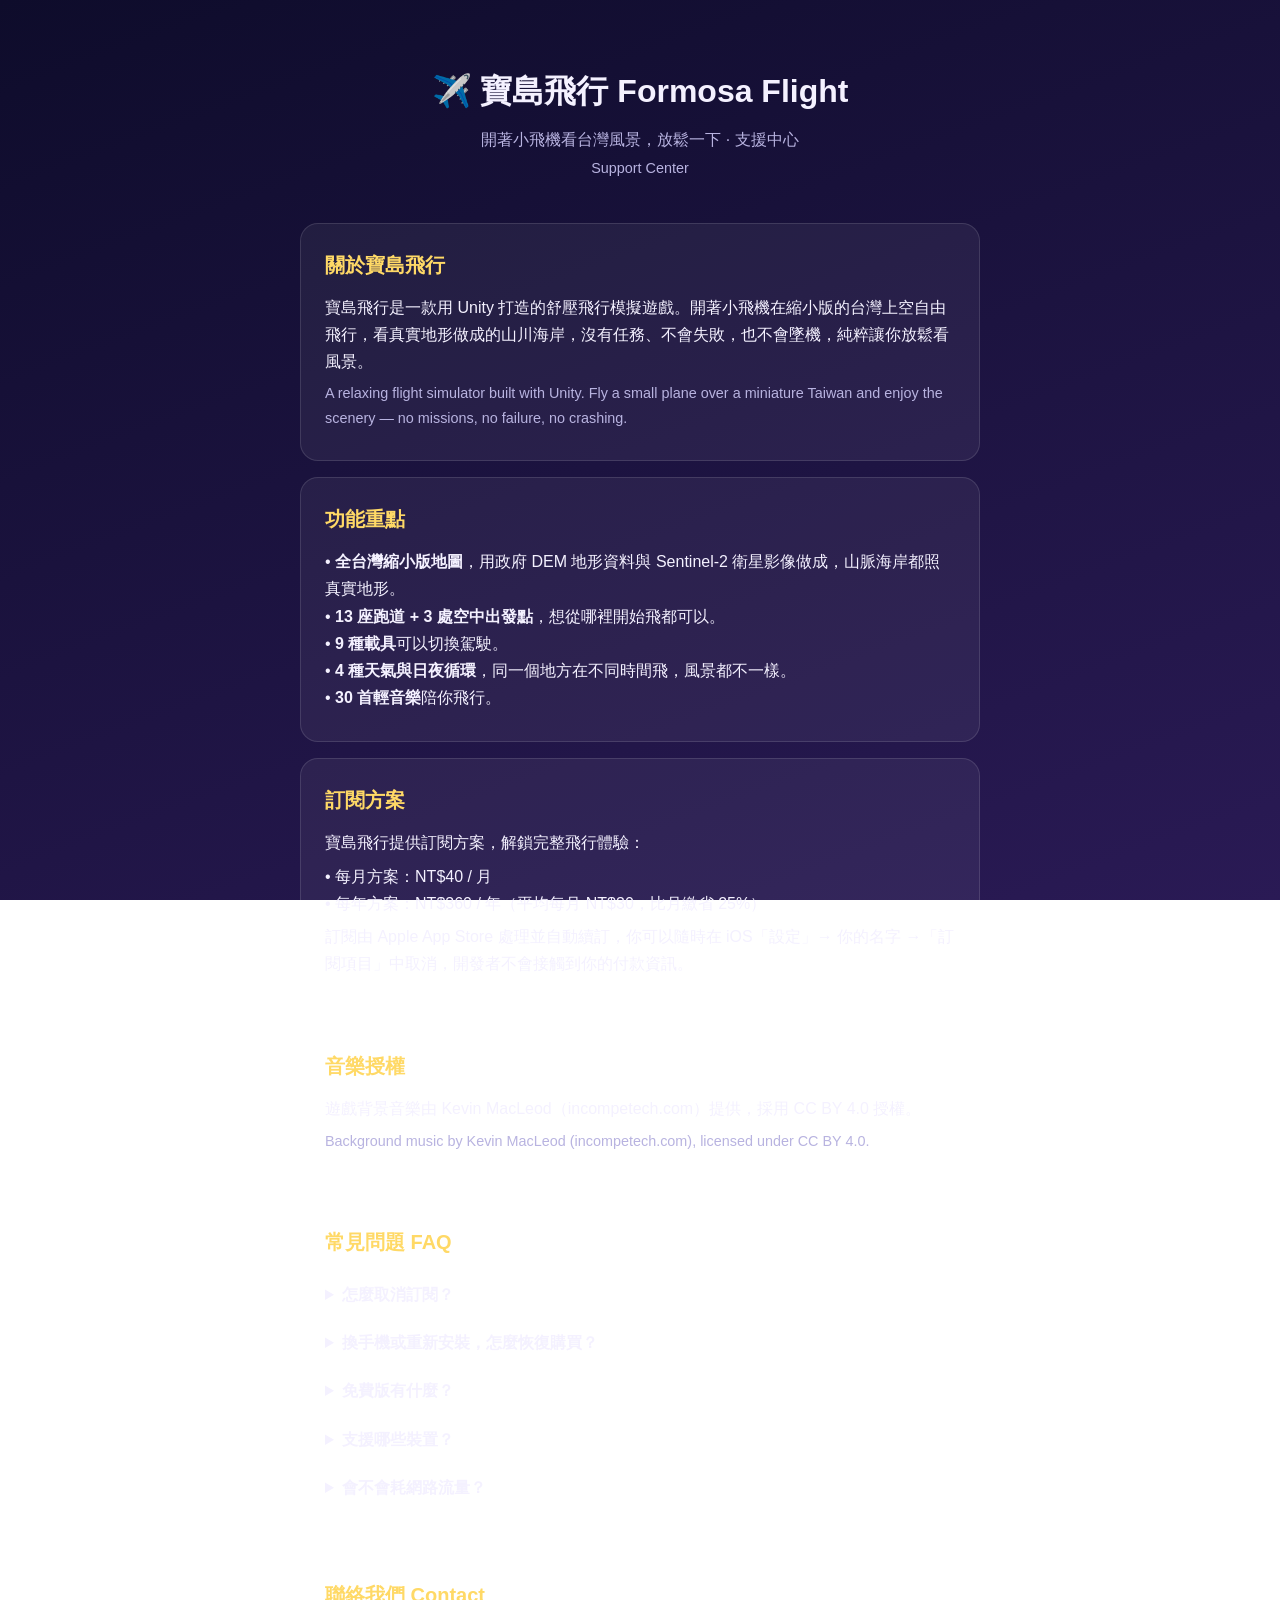
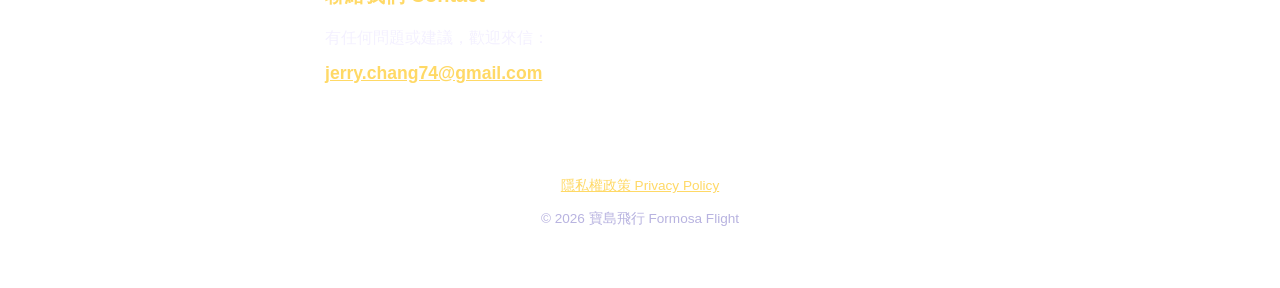
==== index.html @ 7836411d "寶島飛行支援與隱私政策網站" ====
<!DOCTYPE html>
<html lang="zh-Hant">
<head>
<meta charset="UTF-8">
<meta http-equiv="Content-Security-Policy" content="default-src 'self'; script-src 'none'; style-src 'self'; img-src 'self' data:; object-src 'none'; base-uri 'self'; form-action 'none'; frame-ancestors 'none'; upgrade-insecure-requests">
<meta name="viewport" content="width=device-width, initial-scale=1.0">
<title>寶島飛行 Formosa Flight — 支援中心</title>
<link rel="stylesheet" href="style.css">
</head>
<body>
<div class="wrap">
  <header>
    <h1>✈️ 寶島飛行 Formosa Flight</h1>
    <p>開著小飛機看台灣風景，放鬆一下 · 支援中心<br><span class="en">Support Center</span></p>
  </header>

  <div class="card">
    <h2>關於寶島飛行</h2>
    <p>寶島飛行是一款用 Unity 打造的舒壓飛行模擬遊戲。開著小飛機在縮小版的台灣上空自由飛行，看真實地形做成的山川海岸，沒有任務、不會失敗，也不會墜機，純粹讓你放鬆看風景。</p>
    <p class="en">A relaxing flight simulator built with Unity. Fly a small plane over a miniature Taiwan and enjoy the scenery — no missions, no failure, no crashing.</p>
  </div>

  <div class="card">
    <h2>功能重點</h2>
    <p>• <strong>全台灣縮小版地圖</strong>，用政府 DEM 地形資料與 Sentinel-2 衛星影像做成，山脈海岸都照真實地形。<br>
    • <strong>13 座跑道 + 3 處空中出發點</strong>，想從哪裡開始飛都可以。<br>
    • <strong>9 種載具</strong>可以切換駕駛。<br>
    • <strong>4 種天氣與日夜循環</strong>，同一個地方在不同時間飛，風景都不一樣。<br>
    • <strong>30 首輕音樂</strong>陪你飛行。</p>
  </div>

  <div class="card">
    <h2>訂閱方案</h2>
    <p>寶島飛行提供訂閱方案，解鎖完整飛行體驗：</p>
    <p>• 每月方案：NT$40 / 月<br>
    • 每年方案：NT$360 / 年（平均每月 NT$30，比月繳省 25%）</p>
    <p>訂閱由 Apple App Store 處理並自動續訂，你可以隨時在 iOS「設定」→ 你的名字 →「訂閱項目」中取消，開發者不會接觸到你的付款資訊。</p>
  </div>

  <div class="card">
    <h2>音樂授權</h2>
    <p>遊戲背景音樂由 Kevin MacLeod（incompetech.com）提供，採用 CC BY 4.0 授權。</p>
    <p class="en">Background music by Kevin MacLeod (incompetech.com), licensed under CC BY 4.0.</p>
  </div>

  <div class="card">
    <h2>常見問題 FAQ</h2>
    <details><summary>怎麼取消訂閱？</summary>
      <p>打開 iPhone／iPad 的「設定」→ 點你的名字 →「訂閱項目」→ 選「寶島飛行」→ 取消訂閱。<br>
      <span class="en">Settings → your name → Subscriptions → Formosa Flight → Cancel.</span></p></details>
    <details><summary>換手機或重新安裝，怎麼恢復購買？</summary>
      <p>打開遊戲，在主選單點「訂閱方案」→「恢復購買」，用原本購買時的 Apple ID 即可。<br>
      <span class="en">Open the game, tap "Subscription" on the main menu, then "Restore Purchases", signed in with the original Apple ID.</span></p></details>
    <details><summary>免費版有什麼？</summary>
      <p><strong>免費版</strong>（不用付費、沒有使用期限）：<br>
      • 載具 2 種：小飛機、熱氣球<br>
      • 出發地 3 處：松山機場、台中清泉崗、台東機場<br>
      • 天氣：晴天<br>
      • 音樂：5 首<br>
      • 時段：清晨、白天、傍晚、夜晚，四種全部開放</p>
      <p><strong>訂閱後解鎖</strong>：<br>
      • 載具 9 種（多了噴射機、滑翔翼、水上飛機、直升機、客機、雙翼機、飛碟）<br>
      • 出發地 16 處（全台 13 座跑道 + 3 處空中景點：台北上空、日月潭、玉山雲海）<br>
      • 天氣 4 種（多了雨天、雲海、濃霧）<br>
      • 音樂 30 首</p></details>
    <details><summary>支援哪些裝置？</summary>
      <p>支援 iPhone 與 iPad，需要 iOS 15 以上，遊戲畫面為橫向設計。</p></details>
    <details><summary>會不會耗網路流量？</summary>
      <p>不會。寶島飛行完全單機運作，地形與音樂資料都已經包在 App 安裝檔裡，遊玩時不需要連網，也不會額外耗用流量。</p></details>
  </div>

  <div class="card">
    <h2>聯絡我們 Contact</h2>
    <p>有任何問題或建議，歡迎來信：</p>
    <p class="email"><a href="mailto:jerry.chang74@gmail.com">jerry.chang74@gmail.com</a></p>
  </div>

  <footer>
    <p><a href="privacy.html">隱私權政策 Privacy Policy</a></p>
    <p>© 2026 寶島飛行 Formosa Flight</p>
  </footer>
</div>
</body>
</html>
---- style.css ----
:root { --ink:#f4f1ff; --soft:#b8b3e0; --accent:#ffd966; }
* { box-sizing:border-box; margin:0; padding:0; }
body {
  font-family:-apple-system,"PingFang TC","Helvetica Neue",sans-serif;
  background:linear-gradient(160deg,#0e0c2b,#2a1a55);
  background-attachment:fixed; color:var(--ink); line-height:1.7;
  padding:24px; min-height:100vh;
}
.wrap { max-width:680px; margin:0 auto; }
header { text-align:center; padding:40px 0 20px; }
header h1 { font-size:2rem; margin-bottom:8px; }
header p { color:var(--soft); }
.card {
  background:rgba(255,255,255,0.06); border:1px solid rgba(255,255,255,0.12);
  border-radius:18px; padding:24px; margin:16px 0;
}
h2 { font-size:1.25rem; margin-bottom:12px; color:var(--accent); }
details { border-bottom:1px solid rgba(255,255,255,0.08); }
summary { cursor:pointer; font-weight:600; padding:10px 0; }
details p { color:var(--soft); padding:4px 0 12px; }
a { color:var(--accent); }
.email { font-size:1.1rem; font-weight:600; margin-top:8px; }
.en { color:var(--soft); font-size:0.9rem; }
p { margin:6px 0; }
strong { color:var(--ink); }
footer { text-align:center; color:var(--soft); font-size:0.85rem; padding:28px 0; }
footer a { display:inline-block; margin:4px 0; }
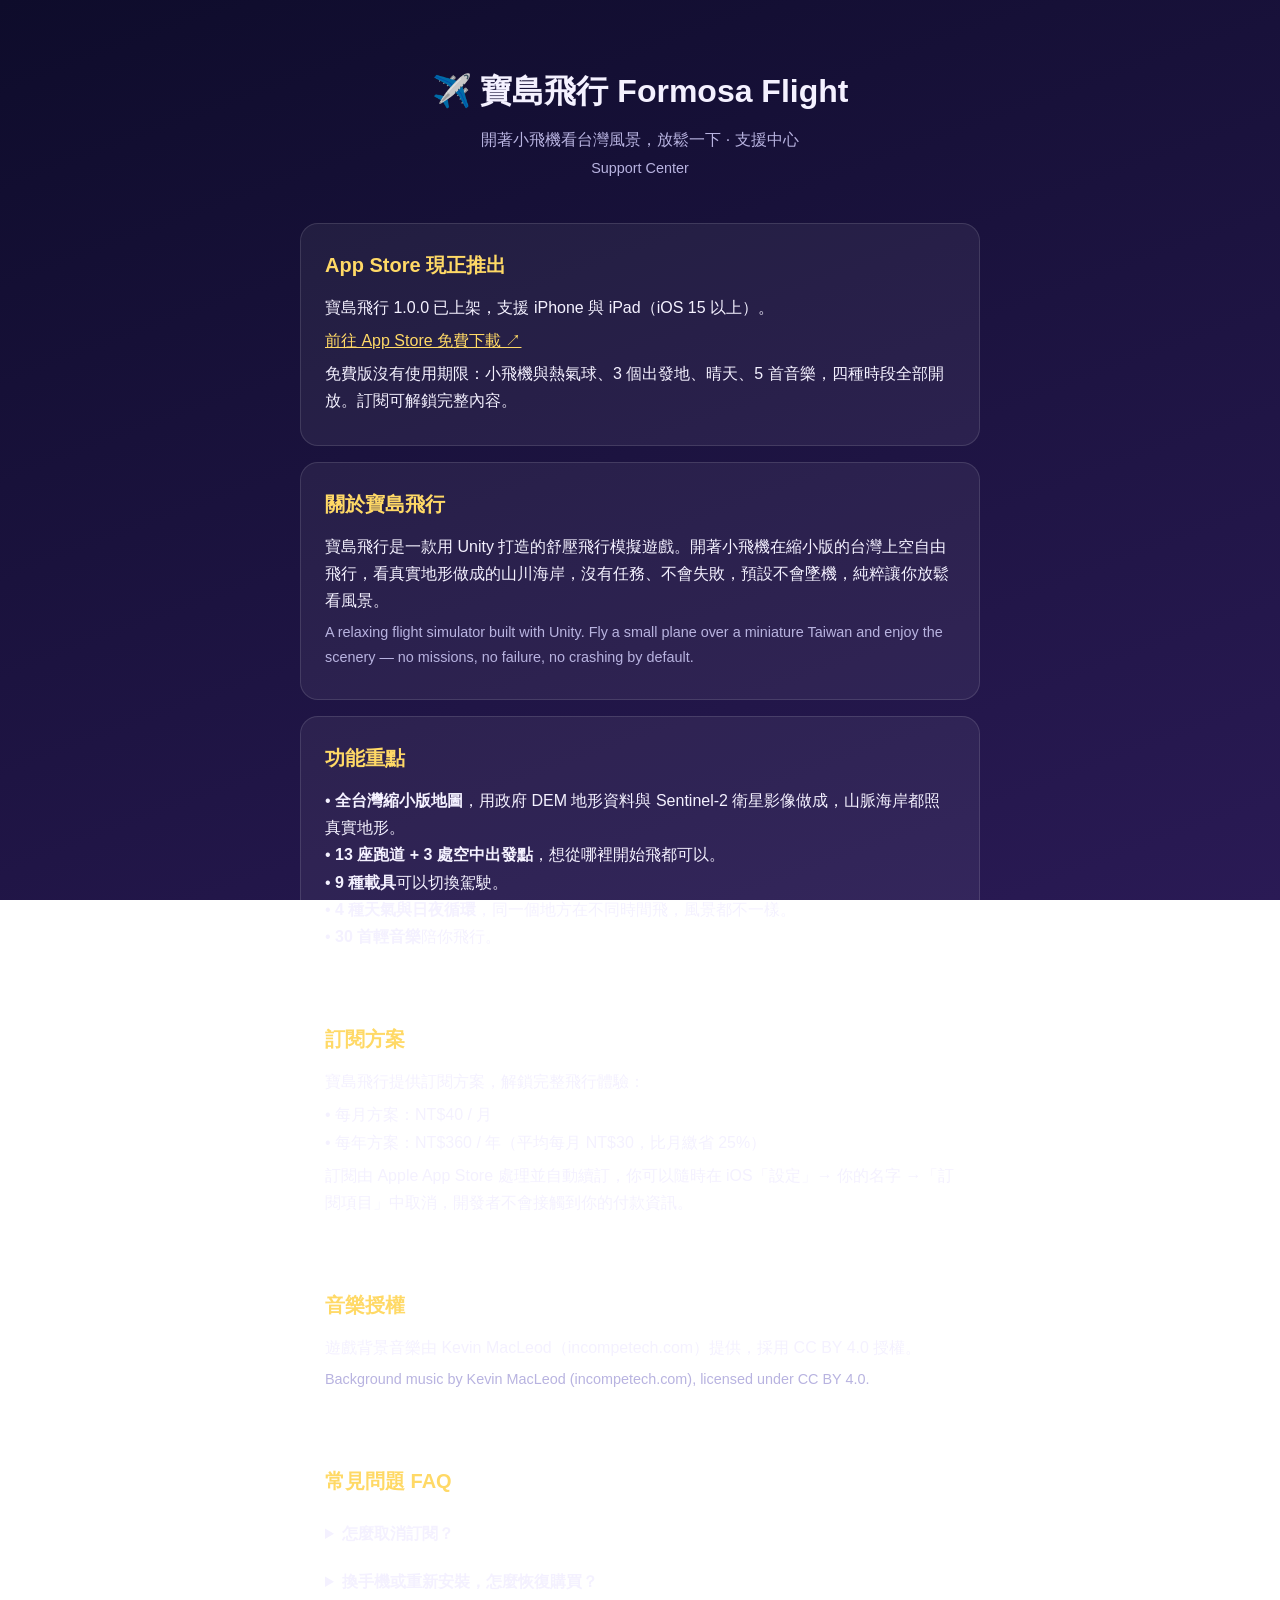
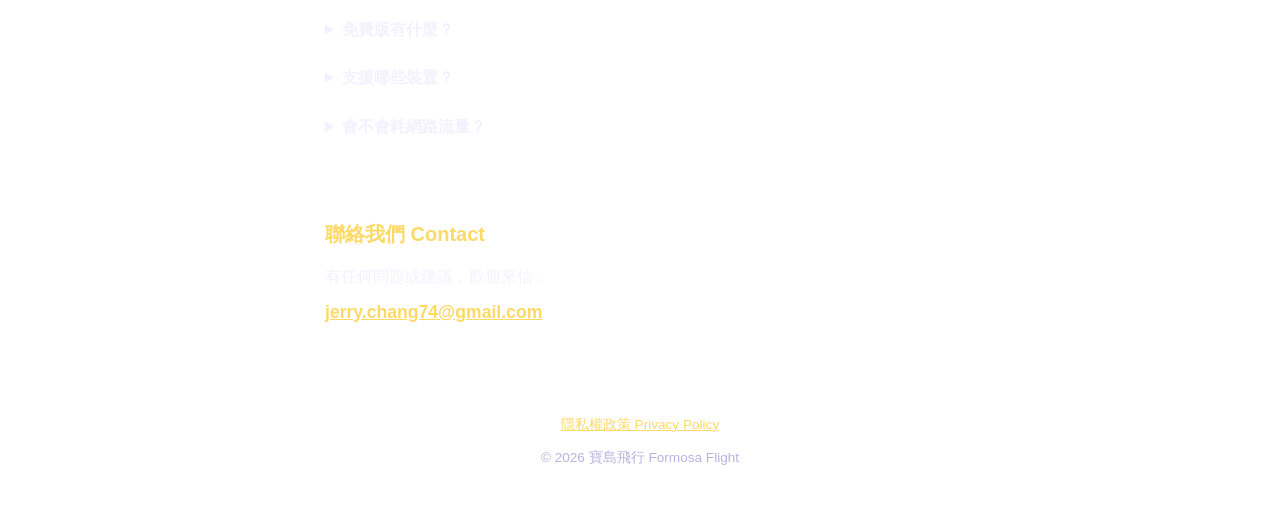
==== commit 36b1372b: "Update Formosa Flight support page for App Store launch" ====
--- a/index.html
+++ b/index.html
@@ -15,9 +15,16 @@
   </header>
 
   <div class="card">
+    <h2>App Store 現正推出</h2>
+    <p>寶島飛行 1.0.0 已上架，支援 iPhone 與 iPad（iOS 15 以上）。</p>
+    <p><a href="https://apps.apple.com/tw/app/id6815267226" target="_blank" rel="noopener noreferrer">前往 App Store 免費下載 ↗</a></p>
+    <p>免費版沒有使用期限：小飛機與熱氣球、3 個出發地、晴天、5 首音樂，四種時段全部開放。訂閱可解鎖完整內容。</p>
+  </div>
+
+  <div class="card">
     <h2>關於寶島飛行</h2>
-    <p>寶島飛行是一款用 Unity 打造的舒壓飛行模擬遊戲。開著小飛機在縮小版的台灣上空自由飛行，看真實地形做成的山川海岸，沒有任務、不會失敗，也不會墜機，純粹讓你放鬆看風景。</p>
-    <p class="en">A relaxing flight simulator built with Unity. Fly a small plane over a miniature Taiwan and enjoy the scenery — no missions, no failure, no crashing.</p>
+    <p>寶島飛行是一款用 Unity 打造的舒壓飛行模擬遊戲。開著小飛機在縮小版的台灣上空自由飛行，看真實地形做成的山川海岸，沒有任務、不會失敗，預設不會墜機，純粹讓你放鬆看風景。</p>
+    <p class="en">A relaxing flight simulator built with Unity. Fly a small plane over a miniature Taiwan and enjoy the scenery — no missions, no failure, no crashing by default.</p>
   </div>
 
   <div class="card">
